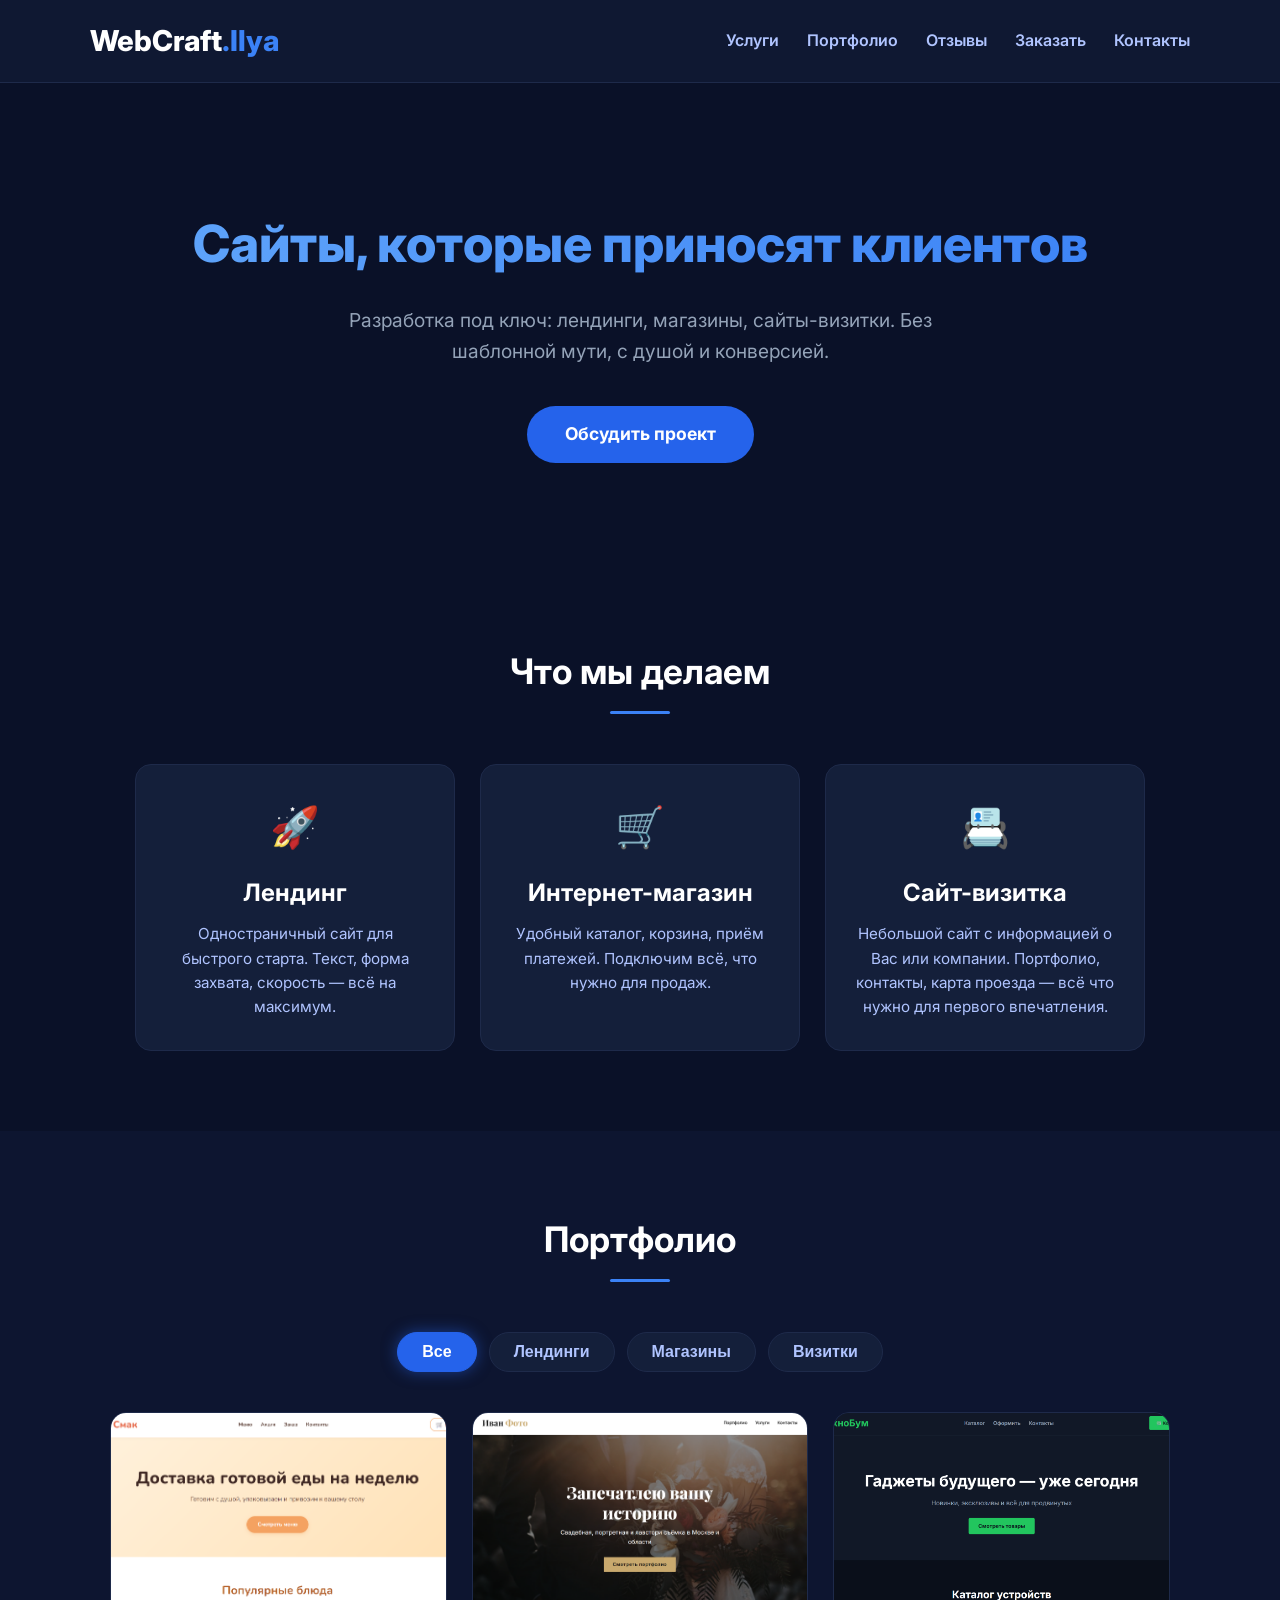
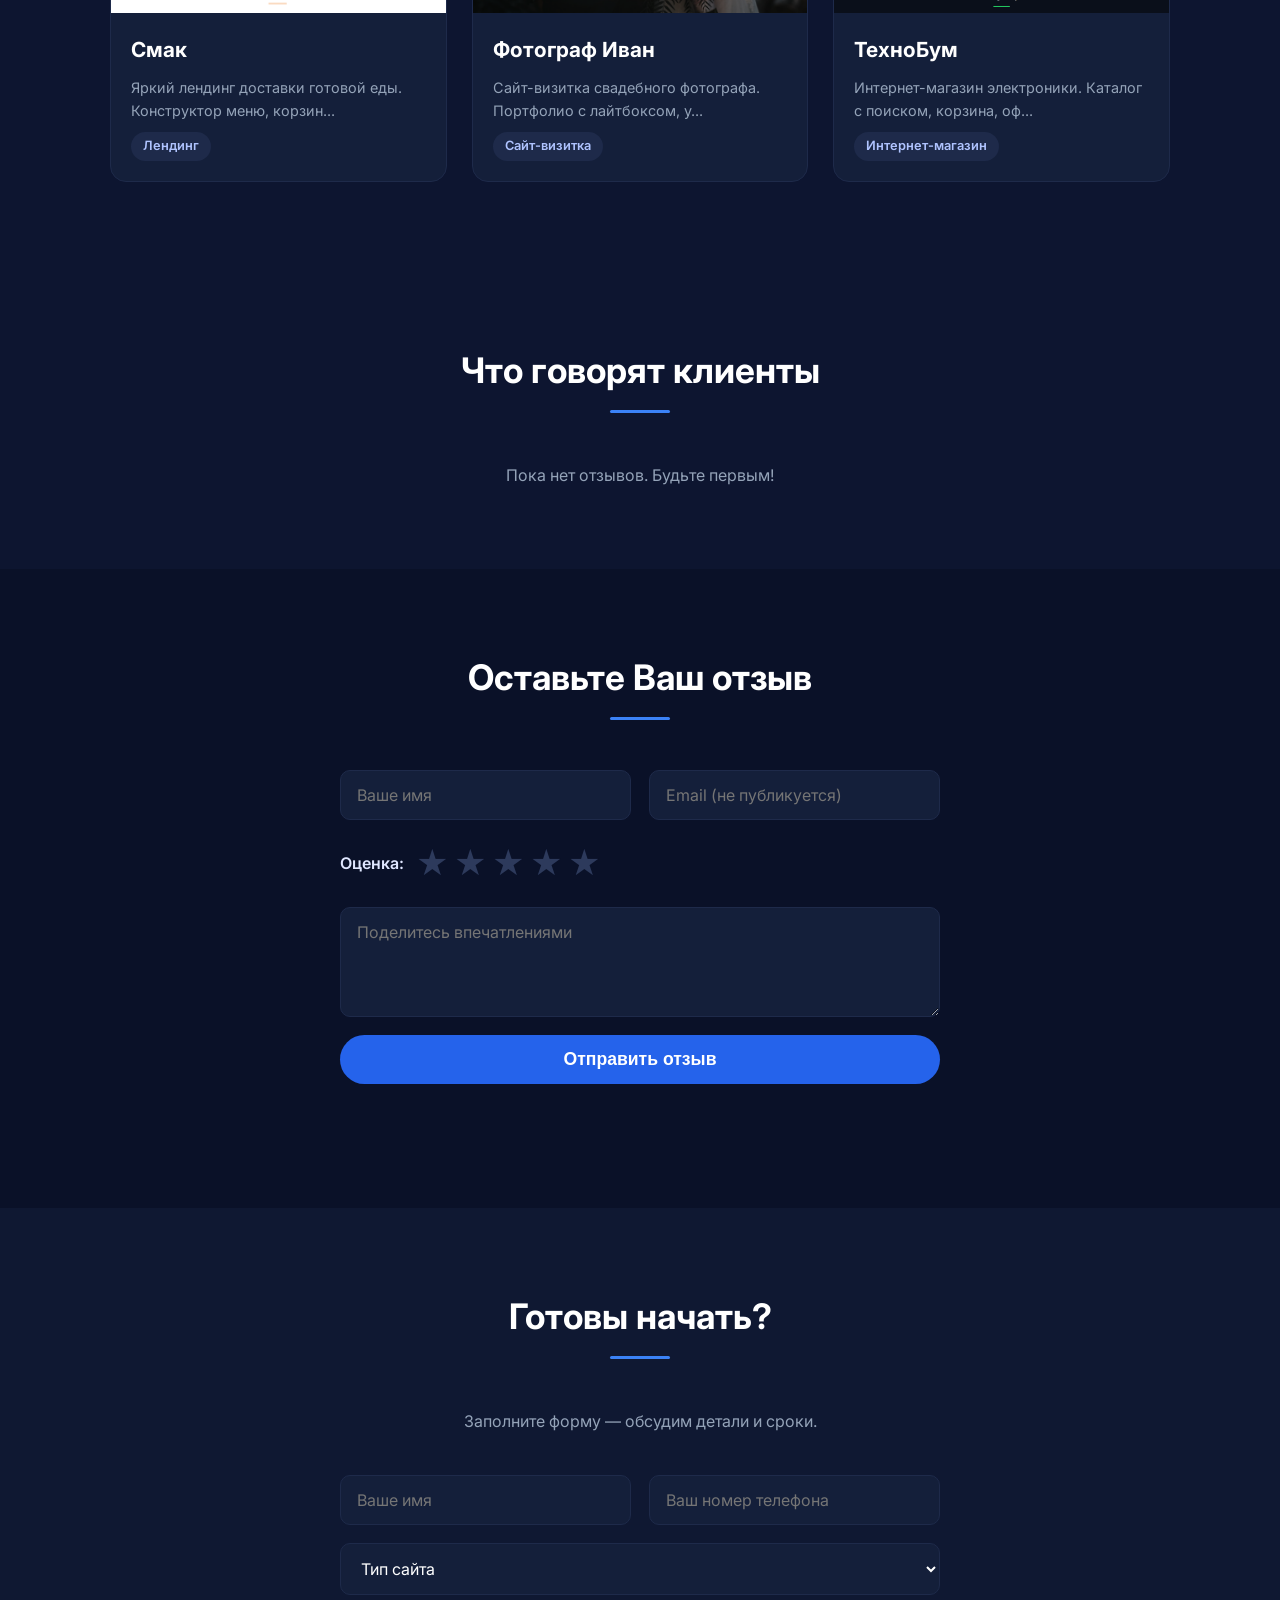
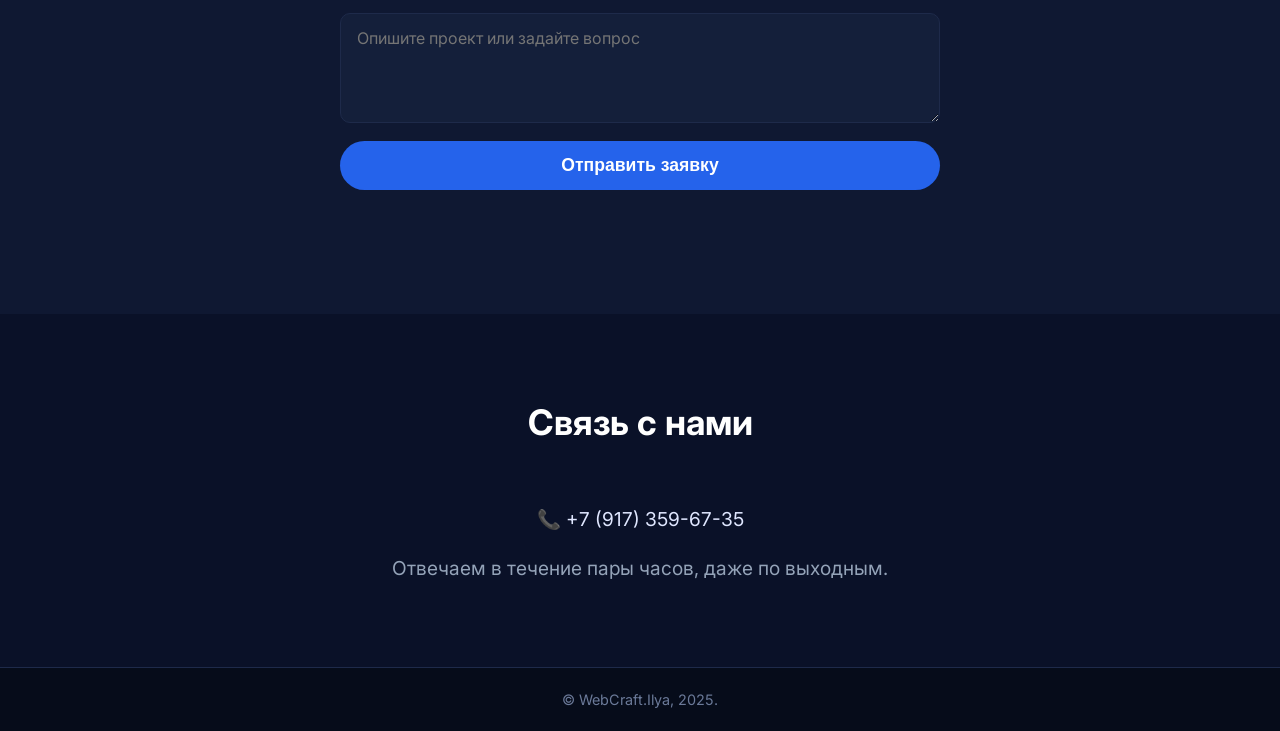
==== index.html @ 8ef90015 "Update WebCraft 1" ====
<!DOCTYPE html>
<html lang="ru">
<head>
    <meta charset="UTF-8">
    <meta name="viewport" content="width=device-width, initial-scale=1.0">
    <title>WebCraft.Ilya — создание сайтов</title>
    <link rel="preconnect" href="https://fonts.googleapis.com">
    <link rel="preconnect" href="https://fonts.gstatic.com" crossorigin>
    <link href="https://fonts.googleapis.com/css2?family=Inter:wght@400;600;800&display=swap" rel="stylesheet">
    <link rel="icon" href="images/favicon.png" type="image/png">

    <style>
        * {
    margin: 0;
    padding: 0;
    box-sizing: border-box;
}

body {
    font-family: 'Inter', sans-serif;
    background: #0a1128;
    color: #e0e7ff;
    line-height: 1.6;
    overflow-x: hidden;
}

.container {
    max-width: 1100px;
    margin: 0 auto;
    padding: 0 20px;
}

/* Базовые анимации */
@keyframes fadeInUp {
    from { opacity: 0; transform: translateY(30px); }
    to { opacity: 1; transform: translateY(0); }
}
@keyframes fadeInDown {
    from { opacity: 0; transform: translateY(-20px); }
    to { opacity: 1; transform: translateY(0); }
}
@keyframes fadeInLeft {
    from { opacity: 0; transform: translateX(-30px); }
    to { opacity: 1; transform: translateX(0); }
}
@keyframes scaleIn {
    from { opacity: 0; transform: scale(0.9); }
    to { opacity: 1; transform: scale(1); }
}
@keyframes pulse {
    0% { box-shadow: 0 0 0 0 rgba(37, 99, 235, 0.7); }
    70% { box-shadow: 0 0 0 10px rgba(37, 99, 235, 0); }
    100% { box-shadow: 0 0 0 0 rgba(37, 99, 235, 0); }
}

/* Элементы по умолчанию скрыты для анимации */
[data-animate] {
    opacity: 0;
    transition: opacity 0.6s ease, transform 0.6s ease;
}
[data-animate].animated {
    opacity: 1;
}
.fade-up { transform: translateY(30px); }
.fade-left { transform: translateX(-30px); }
.fade-right { transform: translateX(30px); }
.scale-in { transform: scale(0.9); }
.fade-up.animated { transform: translateY(0); }
.fade-left.animated { transform: translateX(0); }
.fade-right.animated { transform: translateX(0); }
.scale-in.animated { transform: scale(1); }

/* Шапка */
header {
    background: #0f1832;
    border-bottom: 1px solid #1e2a4a;
    position: sticky;
    top: 0;
    z-index: 100;
}

.nav-bar {
    display: flex;
    justify-content: space-between;
    align-items: center;
    padding: 18px 0;
}

.logo {
    font-size: 1.8rem;
    font-weight: 800;
    color: #fff;
}

.logo .highlight {
    color: #3b82f6;
}

nav ul {
    display: flex;
    list-style: none;
    gap: 28px;
}

nav a {
    color: #b0c4ff;
    text-decoration: none;
    font-weight: 600;
    transition: color 0.2s;
}

nav a:hover {
    color: #3b82f6;
}

/* Главный экран */
.hero {
    padding: 120px 0 100px;
    text-align: center;
}

.hero h1 {
    font-size: 3.2rem;
    font-weight: 800;
    background: linear-gradient(to right, #60a5fa, #3b82f6);
    -webkit-background-clip: text;
    -webkit-text-fill-color: transparent;
    margin-bottom: 20px;
    animation: fadeInDown 0.8s ease;
}

.subtitle {
    font-size: 1.2rem;
    color: #94a3b8;
    max-width: 600px;
    margin: 0 auto 40px;
    animation: fadeInUp 0.8s ease 0.2s both;
}

.btn-primary {
    display: inline-block;
    background: #2563eb;
    color: #fff;
    padding: 14px 38px;
    border-radius: 40px;
    text-decoration: none;
    font-weight: 700;
    font-size: 1.1rem;
    transition: background 0.3s, transform 0.2s;
    border: none;
    cursor: pointer;
    animation: pulse 2s infinite;
}

.btn-primary:hover {
    background: #1d4ed8;
    transform: translateY(-2px);
    animation: none;
}

/* Заголовки секций */
.services h2, .works h2, .reviews h2, .leave-review h2, .order h2, .contacts h2 {
    font-size: 2.2rem;
    text-align: center;
    margin-bottom: 50px;
    color: #fff;
    position: relative;
}

.services h2::after, .works h2::after, .reviews h2::after, .leave-review h2::after, .order h2::after {
    content: '';
    display: block;
    width: 60px;
    height: 3px;
    background: #3b82f6;
    margin: 12px auto 0;
    border-radius: 2px;
    transform: scaleX(0);
    transition: transform 0.5s ease;
}
.services h2.animated::after,
.works h2.animated::after,
.reviews h2.animated::after,
.leave-review h2.animated::after,
.order h2.animated::after {
    transform: scaleX(1);
}

/* Услуги */
.services {
    padding: 80px 0;
}

.services-grid {
    display: flex;
    gap: 25px;
    flex-wrap: wrap;
    justify-content: center;
}

.service-card {
    background: #141f3a;
    border: 1px solid #1e2a4a;
    border-radius: 16px;
    padding: 30px 25px;
    flex: 1 1 250px;
    max-width: 320px;
    text-align: center;
    transition: border-color 0.3s, transform 0.3s, box-shadow 0.3s;
}

.service-card:hover {
    border-color: #3b82f6;
    transform: translateY(-6px);
    box-shadow: 0 0 20px rgba(59,130,246,0.3);
}

.service-card .icon {
    font-size: 2.5rem;
    display: block;
    margin-bottom: 15px;
}

.service-card h3 {
    font-size: 1.5rem;
    margin-bottom: 10px;
    color: #fff;
}

.service-card p {
    color: #b0c4ff;
    font-size: 0.95rem;
}

/* ПОРТФОЛИО */
.works {
    padding: 80px 0;
    background: #0d1530;
}

.works-filter {
    display: flex;
    justify-content: center;
    gap: 12px;
    margin-bottom: 40px;
    flex-wrap: wrap;
}

.filter-btn {
    background: #141f3a;
    border: 1px solid #1e2a4a;
    color: #b0c4ff;
    padding: 10px 24px;
    border-radius: 30px;
    font-weight: 600;
    cursor: pointer;
    transition: all 0.3s;
    font-size: 1rem;
}

.filter-btn.active,
.filter-btn:hover {
    background: #2563eb;
    border-color: #2563eb;
    color: #fff;
    box-shadow: 0 0 15px rgba(37,99,235,0.5);
}

.works-grid {
    display: grid;
    grid-template-columns: repeat(auto-fill, minmax(280px, 1fr));
    gap: 25px;
}

.work-card {
    background: #141f3a;
    border-radius: 16px;
    overflow: hidden;
    border: 1px solid #1e2a4a;
    transition: transform 0.4s, border-color 0.3s, box-shadow 0.3s;
    cursor: pointer;
    opacity: 0;
    transform: translateY(30px);
    transition: opacity 0.5s ease, transform 0.5s ease, border-color 0.3s, box-shadow 0.3s;
}

.work-card.animated {
    opacity: 1;
    transform: translateY(0);
}

.work-card:hover {
    transform: translateY(-8px) !important;
    border-color: #3b82f6;
    box-shadow: 0 12px 28px rgba(0,0,0,0.4);
}

.work-card img {
    width: 100%;
    height: 200px;
    object-fit: cover;
    display: block;
    background: #1c2a4f;
}

.work-card .work-info {
    padding: 20px;
}

.work-card h3 {
    font-size: 1.3rem;
    margin-bottom: 10px;
    color: #fff;
}

.work-card p {
    color: #94a3b8;
    font-size: 0.9rem;
    margin-bottom: 10px;
}

.work-tag {
    background: #1e2a4a;
    color: #b0c4ff;
    padding: 4px 12px;
    border-radius: 20px;
    font-size: 0.8rem;
    font-weight: 600;
    display: inline-block;
    margin-right: 5px;
}

/* Модальное окно */
.modal {
    display: none;
    position: fixed;
    z-index: 999;
    left: 0;
    top: 0;
    width: 100%;
    height: 100%;
    background: rgba(0,0,0,0.7);
    backdrop-filter: blur(8px);
    align-items: center;
    justify-content: center;
}

.modal.show {
    display: flex;
}

.modal-content {
    background: #141f3a;
    border: 1px solid #1e2a4a;
    border-radius: 20px;
    max-width: 600px;
    width: 90%;
    padding: 30px;
    text-align: center;
    position: relative;
    animation: modalIn 0.4s ease;
}

@keyframes modalIn {
    from { opacity: 0; transform: scale(0.8) translateY(-20px); }
    to { opacity: 1; transform: scale(1) translateY(0); }
}

.modal-close {
    position: absolute;
    top: 10px;
    right: 15px;
    font-size: 2rem;
    color: #fff;
    background: rgba(0,0,0,0.6);
    border-radius: 50%;
    width: 36px;
    height: 36px;
    display: flex;
    align-items: center;
    justify-content: center;
    cursor: pointer;
    z-index: 20;
    transition: background 0.2s;
}

.modal-close:hover {
    background: rgba(0,0,0,0.9);
}

.modal-slider {
    position: relative;
    display: flex;
    align-items: center;
    justify-content: center;
    margin-bottom: 10px;
}
.modal-slider img {
    width: 100%;
    border-radius: 12px;
    max-height: 300px;
    object-fit: cover;
}
.slider-arrow {
    position: absolute;
    top: 50%;
    transform: translateY(-50%);
    background: rgba(0,0,0,0.5);
    color: #fff;
    border: none;
    font-size: 1.8rem;
    width: 34px;
    height: 34px;
    border-radius: 50%;
    cursor: pointer;
    z-index: 10;
    opacity: 0.7;
    transition: background 0.2s, opacity 0.2s;
}
.slider-arrow:hover {
    background: rgba(0,0,0,0.85);
    opacity: 1;
}
.prev-slide { left: 6px; }
.next-slide { right: 6px; }
.modal-dots {
    margin-top: 10px;
}
.dot {
    display: inline-block;
    width: 10px;
    height: 10px;
    background: #ccc;
    border-radius: 50%;
    margin: 0 5px;
    cursor: pointer;
    transition: background 0.3s;
}
.dot.active {
    background: #2563eb;
}

.modal-content h3 {
    font-size: 1.8rem;
    margin-bottom: 15px;
    color: #fff;
}
.modal-content p {
    color: #b0c4ff;
    margin-bottom: 20px;
    line-height: 1.6;
}

/* Отзывы */
.reviews {
    padding: 80px 0;
    background: #0d1530;
}

.reviews-grid {
    display: flex;
    gap: 25px;
    flex-wrap: wrap;
    justify-content: center;
}

.review-card {
    background: #141f3a;
    border: 1px solid #1e2a4a;
    border-radius: 20px;
    padding: 40px 30px;
    text-align: center;
    flex: 1 1 280px;
    max-width: 350px;
    transition: transform 0.3s, border-color 0.3s;
}

.review-card:hover {
    transform: translateY(-6px);
    border-color: #3b82f6;
}

.stars {
    color: #fbbf24;
    font-size: 1.8rem;
    margin-bottom: 20px;
    letter-spacing: 4px;
}

.review-card .text {
    font-size: 1.05rem;
    color: #e0e7ff;
    line-height: 1.6;
    margin-bottom: 30px;
}

.author {
    display: flex;
    align-items: center;
    justify-content: center;
    gap: 12px;
}

.avatar {
    width: 40px;
    height: 40px;
    border-radius: 50%;
    display: flex;
    align-items: center;
    justify-content: center;
    font-weight: 800;
    color: #fff;
}

/* Оставить отзыв */
.leave-review {
    padding: 80px 0;
}

.review-form {
    max-width: 600px;
    margin: 0 auto;
    display: flex;
    flex-direction: column;
    gap: 18px;
}

.rating-input {
    display: flex;
    align-items: center;
    gap: 12px;
    color: #e0e7ff;
    font-weight: 600;
}

.stars-input {
    display: flex;
    gap: 5px;
}

.star-label {
    font-size: 2rem;
    color: #2d3a5c;
    cursor: pointer;
    transition: color 0.15s, transform 0.2s;
    user-select: none;
}

.star-label.active,
.star-label.hover {
    color: #fbbf24;
    transform: scale(1.2);
}

.review-form input,
.review-form textarea {
    background: #141f3a;
    border: 1px solid #1e2a4a;
    border-radius: 10px;
    padding: 14px 16px;
    color: #fff;
    font-size: 1rem;
    font-family: inherit;
    transition: border-color 0.3s;
}

.review-form input:focus,
.review-form textarea:focus {
    outline: none;
    border-color: #3b82f6;
    box-shadow: 0 0 10px rgba(59,130,246,0.4);
}

.review-form textarea {
    resize: vertical;
}

.form-message {
    text-align: center;
    font-weight: 600;
    margin-top: 20px;
    min-height: 24px;
}

/* Форма заказа */
.order {
    padding: 80px 0;
    background: #0f1832;
}

.order-sub {
    text-align: center;
    color: #94a3b8;
    margin-bottom: 40px;
}

.order-form {
    max-width: 600px;
    margin: 0 auto;
    display: flex;
    flex-direction: column;
    gap: 18px;
}

.form-row {
    display: flex;
    gap: 18px;
}

.form-row input {
    flex: 1;
}

.order-form input,
.order-form select,
.order-form textarea {
    background: #141f3a;
    border: 1px solid #1e2a4a;
    border-radius: 10px;
    padding: 14px 16px;
    color: #fff;
    font-size: 1rem;
    font-family: inherit;
    transition: border-color 0.3s, box-shadow 0.3s;
}

.order-form input:focus,
.order-form select:focus,
.order-form textarea:focus {
    outline: none;
    border-color: #3b82f6;
    box-shadow: 0 0 10px rgba(59,130,246,0.4);
}

.order-form textarea {
    resize: vertical;
}

/* Контакты */
.contacts {
    padding: 80px 0;
    text-align: center;
}

.contacts p {
    font-size: 1.2rem;
    line-height: 2;
}

.small {
    font-size: 0.9rem;
    color: #94a3b8;
    margin-top: 10px;
}

/* Подвал */
footer {
    background: #060c1a;
    text-align: center;
    padding: 20px 0;
    color: #6b7a99;
    font-size: 0.9rem;
    border-top: 1px solid #1e2a4a;
}

@media (max-width: 700px) {
    .form-row {
        flex-direction: column;
    }
    nav ul {
        gap: 15px;
    }
}
    </style>
</head>
<body>
    <header>
        <div class="container nav-bar">
            <div class="logo">WebCraft<span class="highlight">.Ilya</span></div>
            <nav>
                <ul>
                    <li><a href="#services">Услуги</a></li>
                    <li><a href="#works">Портфолио</a></li>
                    <li><a href="#reviews">Отзывы</a></li>
                    <li><a href="#order">Заказать</a></li>
                    <li><a href="#contacts">Контакты</a></li>
                </ul>
            </nav>
        </div>
    </header>

    <main>
        <section class="hero">
            <div class="container">
                <h1>Сайты, которые приносят клиентов</h1>
                <p class="subtitle">Разработка под ключ: лендинги, магазины, сайты-визитки. Без шаблонной мути, с душой и конверсией.</p>
                <a href="#order" class="btn-primary">Обсудить проект</a>
            </div>
        </section>

        <section id="services" class="services" data-animate="fade-up">
            <div class="container">
                <h2>Что мы делаем</h2>
                <div class="services-grid">
                    <div class="service-card" data-animate="scale-in" style="transition-delay: 0.1s">
                        <span class="icon">🚀</span>
                        <h3>Лендинг</h3>
                        <p>Одностраничный сайт для быстрого старта. Текст, форма захвата, скорость — всё на максимум.</p>
                    </div>
                    <div class="service-card" data-animate="scale-in" style="transition-delay: 0.2s">
                        <span class="icon">🛒</span>
                        <h3>Интернет-магазин</h3>
                        <p>Удобный каталог, корзина, приём платежей. Подключим всё, что нужно для продаж.</p>
                    </div>
                    <div class="service-card" data-animate="scale-in" style="transition-delay: 0.3s">
                        <span class="icon">📇</span>
                        <h3>Сайт-визитка</h3>
                        <p>Небольшой сайт с информацией о Вас или компании. Портфолио, контакты, карта проезда — всё что нужно для первого впечатления.</p>
                    </div>
                </div>
            </div>
        </section>

        <!-- ПОРТФОЛИО -->
        <section id="works" class="works" data-animate="fade-up">
            <div class="container">
                <h2>Портфолио</h2>
                <div class="works-filter">
                    <button class="filter-btn active" data-filter="all">Все</button>
                    <button class="filter-btn" data-filter="Лендинг">Лендинги</button>
                    <button class="filter-btn" data-filter="Интернет-магазин">Магазины</button>
                    <button class="filter-btn" data-filter="Сайт-визитка">Визитки</button>
                </div>
                <div id="worksGrid" class="works-grid">
                    <!-- Карточки заполнятся из JS -->
                </div>
            </div>
        </section>

        <!-- Модальное окно для проекта -->
        <div id="projectModal" class="modal">
            <div class="modal-content">
                <span class="modal-close">&times;</span>
                <div class="modal-slider">
                    <button class="slider-arrow prev-slide">‹</button>
                    <img id="modalImage" src="" alt="Скриншот проекта">
                    <button class="slider-arrow next-slide">›</button>
                </div>
                <h3 id="modalTitle"></h3>
                <p id="modalDescription"></p>
                <a id="modalLink" href="#" target="_blank" class="btn-primary">Посмотреть сайт</a>
                <div class="modal-dots" id="modalDots"></div>
            </div>
        </div>

        <section id="reviews" class="reviews" data-animate="fade-up">
            <div class="container">
                <h2>Что говорят клиенты</h2>
                <div id="reviewsContainer" class="reviews-grid">
                    <!-- Карточки появятся через JS -->
                </div>
            </div>
        </section>

        <section id="leave-review" class="leave-review" data-animate="fade-up">
            <div class="container">
                <h2>Оставьте Ваш отзыв</h2>
                <form id="reviewForm" class="review-form">
                    <div class="form-row">
                        <input type="text" id="reviewName" placeholder="Ваше имя" required>
                        <input type="email" id="reviewEmail" placeholder="Email (не публикуется)" required>
                    </div>
                    <div class="rating-input">
                        <span>Оценка:</span>
                        <div class="stars-input" id="starsInput">
                            <label class="star-label" data-value="1">★</label>
                            <label class="star-label" data-value="2">★</label>
                            <label class="star-label" data-value="3">★</label>
                            <label class="star-label" data-value="4">★</label>
                            <label class="star-label" data-value="5">★</label>
                        </div>
                        <input type="hidden" id="reviewRating" value="0" required>
                    </div>
                    <textarea id="reviewText" rows="4" placeholder="Поделитесь впечатлениями" required></textarea>
                    <button type="submit" class="btn-primary">Отправить отзыв</button>
                </form>
                <div id="reviewFormMessage" class="form-message"></div>
            </div>
        </section>

        <section id="order" class="order" data-animate="fade-up">
            <div class="container">
                <h2>Готовы начать?</h2>
                <p class="order-sub">Заполните форму — обсудим детали и сроки.</p>
                <form id="orderForm" class="order-form">
                    <div class="form-row">
                        <input type="text" id="name" placeholder="Ваше имя" required>
                        <input type="tel" id="phone" placeholder="Ваш номер телефона" required>
                    </div>
                    <select id="serviceType" required>
                        <option value="" disabled selected>Тип сайта</option>
                        <option value="Лендинг">Лендинг</option>
                        <option value="Интернет-магазин">Интернет-магазин</option>
                        <option value="Корпоративный сайт">Корпоративный сайт</option>
                        <option value="Другое">Другое</option>
                    </select>
                    <textarea id="details" rows="4" placeholder="Опишите проект или задайте вопрос" required></textarea>
                    <button type="submit" class="btn-primary">Отправить заявку</button>
                </form>
                <div id="formMessage" class="form-message"></div>
            </div>
        </section>

        <section id="contacts" class="contacts">
            <div class="container">
                <h2>Связь с нами</h2>
                <p>📞 +7 (917) 359-67-35</p>
                <p class="small">Отвечаем в течение пары часов, даже по выходным.</p>
            </div>
        </section>
    </main>

    <footer>
        <div class="container">
            <p>© WebCraft.Ilya, 2025.</p>
        </div>
    </footer>

    <script>
        document.addEventListener('DOMContentLoaded', () => {
    // Твой URL Google Apps Script (отзывы)
    const SCRIPT_URL = 'https://script.google.com/macros/s/AKfycbzZOgqzUrMATsJlJBG0o0oHx331g1wdjPELGsx0tbWav61S7uuaySAMiNxn5DoDznVd/exec';

    // Твои данные Telegram
    const TELEGRAM_BOT_TOKEN = '8757221875:AAHM7tYEAf61GhzyX46xx8IHDE6rBFlv6sU';
    const TELEGRAM_CHAT_ID = '7531728776';

    // ----------------------- АНИМАЦИИ -----------------------
    const animateElements = document.querySelectorAll('[data-animate]');
    const observerOptions = { threshold: 0.15 };

    const observer = new IntersectionObserver((entries) => {
        entries.forEach(entry => {
            if (entry.isIntersecting) {
                entry.target.classList.add('animated');
                observer.unobserve(entry.target);
            }
        });
    }, observerOptions);

    animateElements.forEach(el => observer.observe(el));

    // Анимируем заголовки секций
    const sectionTitles = document.querySelectorAll('h2');
    const titleObserver = new IntersectionObserver((entries) => {
        entries.forEach(entry => {
            if (entry.isIntersecting) {
                entry.target.classList.add('animated');
            }
        });
    }, { threshold: 0.5 });
    sectionTitles.forEach(title => titleObserver.observe(title));

    // ----------------------- ПОРТФОЛИО -----------------------
    const projects = [
        {
            title: 'Смак',
            type: 'Лендинг',
            images: [
                'smak/images/smak.png',
                'smak/images/smak2.png',
                'smak/images/smak3.png'
            ],
            description: 'Яркий лендинг доставки готовой еды. Конструктор меню, корзина, форма заказа с уведомлением в Telegram. Конверсия – 14%.',
            link: 'smak/index.html'
        },
        {
            title: 'Фотограф Иван',
            type: 'Сайт-визитка',
            images: [
                'ivan/images/ivan.png',
                'ivan/images/ivan2.png',
                'ivan/images/ivan3.png'
            ],
            description: 'Сайт-визитка свадебного фотографа. Портфолио с лайтбоксом, услуги и цены, контакты, форма обратной связи. Адаптивный дизайн, быстрая загрузка.',
            link: 'ivan/index.html'
        },
        {
            title: 'ТехноБум',
            type: 'Интернет-магазин',
            images: [
                'technoboom/images/technoboom.png',
                'technoboom/images/technoboom2.png',
                'technoboom/images/technoboom3.png'
            ],
            description: 'Интернет-магазин электроники. Каталог с поиском, корзина, оформление заказа. Адаптивная вёрстка, удобная навигация.',
            link: 'technoboom/index.html'
        }
    ];

    const worksGrid = document.getElementById('worksGrid');
    const filterButtons = document.querySelectorAll('.filter-btn');
    const modal = document.getElementById('projectModal');
    const modalImage = document.getElementById('modalImage');
    const modalTitle = document.getElementById('modalTitle');
    const modalDescription = document.getElementById('modalDescription');
    const modalLink = document.getElementById('modalLink');
    const modalClose = document.querySelector('.modal-close');
    const prevSlideBtn = document.querySelector('.prev-slide');
    const nextSlideBtn = document.querySelector('.next-slide');
    const modalDots = document.getElementById('modalDots');

    let currentProject = null;
    let currentSlide = 0;

    function renderProjects(filterType = 'all') {
        worksGrid.innerHTML = '';
        const filtered = filterType === 'all' ? projects : projects.filter(p => p.type === filterType);

        filtered.forEach((project, index) => {
            const card = document.createElement('div');
            card.className = 'work-card';
            card.style.transitionDelay = `${index * 0.1}s`;

            // Показываем первый скрин в карточке
            const img = document.createElement('img');
            img.src = project.images[0];
            img.alt = project.title;
            img.loading = 'lazy';
            img.onerror = () => {
                img.src = `data:image/svg+xml,%3Csvg xmlns="http://www.w3.org/2000/svg" width="300" height="200" fill="%231c2a4f"%3E%3Crect width="300" height="200"/%3E%3Ctext x="50%25" y="50%25" dominant-baseline="middle" text-anchor="middle" fill="%23fff" font-size="18"%3E${encodeURIComponent(project.title)}%3C/text%3E%3C/svg%3E`;
            };

            const info = document.createElement('div');
            info.className = 'work-info';
            info.innerHTML = `
                <h3>${project.title}</h3>
                <p>${project.description.slice(0, 60)}...</p>
                <div class="work-tags">
                    <span class="work-tag">${project.type}</span>
                </div>
            `;

            card.appendChild(img);
            card.appendChild(info);
            card.addEventListener('click', () => openModal(project));
            worksGrid.appendChild(card);
        });

        // Запускаем анимацию после отрисовки
        requestAnimationFrame(() => {
            document.querySelectorAll('.work-card').forEach(card => {
                card.classList.add('animated');
            });
        });
    }

    function openModal(project) {
        currentProject = project;
        currentSlide = 0;
        updateModalSlide();
        modalTitle.textContent = project.title;
        modalDescription.textContent = project.description;
        modalLink.href = project.link;
        modal.classList.add('show');
        document.body.style.overflow = 'hidden';
        renderDots();
    }

    function closeModal() {
        modal.classList.remove('show');
        document.body.style.overflow = '';
    }

    function updateModalSlide() {
        if (!currentProject) return;
        modalImage.src = currentProject.images[currentSlide];
        modalImage.onerror = () => {
            modalImage.src = `data:image/svg+xml,%3Csvg xmlns="http://www.w3.org/2000/svg" width="600" height="400" fill="%231c2a4f"%3E%3Crect width="600" height="400"/%3E%3Ctext x="50%25" y="50%25" dominant-baseline="middle" text-anchor="middle" fill="%23fff" font-size="24"%3EИзображение не найдено%3C/text%3E%3C/svg%3E`;
        };
    }

    function nextSlide() {
        if (!currentProject) return;
        currentSlide = (currentSlide + 1) % currentProject.images.length;
        updateModalSlide();
        updateDots();
    }

    function prevSlide() {
        if (!currentProject) return;
        currentSlide = (currentSlide - 1 + currentProject.images.length) % currentProject.images.length;
        updateModalSlide();
        updateDots();
    }

    function renderDots() {
        if (!modalDots) return;
        modalDots.innerHTML = '';
        currentProject.images.forEach((_, i) => {
            const dot = document.createElement('span');
            dot.className = 'dot' + (i === currentSlide ? ' active' : '');
            dot.addEventListener('click', () => {
                currentSlide = i;
                updateModalSlide();
                updateDots();
            });
            modalDots.appendChild(dot);
        });
    }

    function updateDots() {
        const dots = document.querySelectorAll('.dot');
        dots.forEach((dot, i) => {
            dot.classList.toggle('active', i === currentSlide);
        });
    }

    modalClose.addEventListener('click', closeModal);
    modal.addEventListener('click', (e) => {
        if (e.target === modal) closeModal();
    });

    prevSlideBtn.addEventListener('click', prevSlide);
    nextSlideBtn.addEventListener('click', nextSlide);

    filterButtons.forEach(btn => {
        btn.addEventListener('click', () => {
            filterButtons.forEach(b => b.classList.remove('active'));
            btn.classList.add('active');
            renderProjects(btn.dataset.filter);
        });
    });

    renderProjects();

    // ----------------------- ОТЗЫВЫ -----------------------
    const reviewsContainer = document.getElementById('reviewsContainer');
    const reviewForm = document.getElementById('reviewForm');
    const reviewMsg = document.getElementById('reviewFormMessage');
    const starsInput = document.getElementById('starsInput');
    const ratingHidden = document.getElementById('reviewRating');
    const starLabels = document.querySelectorAll('.star-label');
    let selectedRating = 0;
    let localReviews = JSON.parse(localStorage.getItem('webcraftReviews')) || [];

    async function fetchReviews() {
        try {
            const response = await fetch(`${SCRIPT_URL}?action=getReviews`);
            const data = await response.json();
            if (Array.isArray(data)) {
                localStorage.setItem('webcraftReviews', JSON.stringify(data));
                return data;
            }
        } catch (err) {
            console.warn('Не удалось загрузить отзывы из таблицы, берём локальный кэш');
        }
        return localReviews;
    }

    function renderReviews(reviews) {
        reviewsContainer.innerHTML = '';
        if (!reviews || reviews.length === 0) {
            reviewsContainer.innerHTML = '<p style="text-align:center; color:#94a3b8;">Пока нет отзывов. Будьте первым!</p>';
            return;
        }
        const toShow = reviews.slice(-6).reverse();
        toShow.forEach(rev => {
            const card = document.createElement('div');
            card.className = 'review-card';
            const stars = '★'.repeat(Number(rev.rating) || 0) + '☆'.repeat(5 - (Number(rev.rating) || 0));
            const initial = (rev.name || 'А').charAt(0).toUpperCase();
            const colors = ['#3b82f6', '#8b5cf6', '#10b981', '#f59e0b', '#ef4444'];
            const color = colors[rev.name ? rev.name.length % colors.length : 0];
            card.innerHTML = `
                <div class="stars">${stars}</div>
                <p class="text">«${rev.text}»</p>
                <div class="author">
                    <span class="avatar" style="background:${color};">${initial}</span>
                    <span>${rev.name}</span>
                </div>
            `;
            reviewsContainer.appendChild(card);
        });
    }

    (async () => {
        const reviews = await fetchReviews();
        renderReviews(reviews);
    })();

    function highlightStars(maxValue) {
        starLabels.forEach(label => {
            const val = parseInt(label.dataset.value);
            if (val <= maxValue) label.classList.add('hover');
            else label.classList.remove('hover');
        });
    }

    function clearHover() {
        starLabels.forEach(label => label.classList.remove('hover'));
        if (selectedRating > 0) {
            starLabels.forEach(label => {
                if (parseInt(label.dataset.value) <= selectedRating) label.classList.add('active');
                else label.classList.remove('active');
            });
        } else {
            starLabels.forEach(label => label.classList.remove('active'));
        }
    }

    function setRating(value) {
        selectedRating = value;
        ratingHidden.value = value;
        starLabels.forEach(label => {
            if (parseInt(label.dataset.value) <= value) label.classList.add('active');
            else label.classList.remove('active');
        });
    }

    starsInput.addEventListener('mouseover', (e) => {
        const star = e.target.closest('.star-label');
        if (!star) return;
        highlightStars(parseInt(star.dataset.value));
    });
    starsInput.addEventListener('mouseout', clearHover);
    starsInput.addEventListener('click', (e) => {
        const star = e.target.closest('.star-label');
        if (!star) return;
        setRating(parseInt(star.dataset.value));
    });

    reviewForm.addEventListener('submit', async (e) => {
        e.preventDefault();
        const name = document.getElementById('reviewName').value.trim();
        const email = document.getElementById('reviewEmail').value.trim();
        const text = document.getElementById('reviewText').value.trim();
        const rating = parseInt(ratingHidden.value);

        if (!name || !email || !text || rating === 0) {
            reviewMsg.textContent = '⚠️ Заполните все поля и выберите оценку.';
            reviewMsg.style.color = '#f87171';
            return;
        }
        if (!email.includes('@') || !email.includes('.')) {
            reviewMsg.textContent = '⚠️ Введите корректный email.';
            reviewMsg.style.color = '#f87171';
            return;
        }

        reviewMsg.textContent = '⏳ Отправляем...';
        reviewMsg.style.color = '#fbbf24';

        try {
            const params = new URLSearchParams({
                action: 'addReview',
                name, email, rating, text
            });
            await fetch(SCRIPT_URL, { method: 'POST', body: params });
            const updatedReviews = await fetchReviews();
            renderReviews(updatedReviews);
            reviewForm.reset();
            setRating(0);
            reviewMsg.textContent = '✅ Спасибо! Ваш отзыв опубликован.';
            reviewMsg.style.color = '#4ade80';
            setTimeout(() => reviewMsg.textContent = '', 4000);
        } catch (err) {
            const newReview = { name, email, rating, text, date: new Date().toISOString() };
            localReviews.push(newReview);
            localStorage.setItem('webcraftReviews', JSON.stringify(localReviews));
            renderReviews(localReviews);
            reviewForm.reset();
            setRating(0);
            reviewMsg.textContent = '⚠️ Не удалось связаться с сервером. Отзыв сохранён локально.';
            reviewMsg.style.color = '#f59e0b';
            setTimeout(() => reviewMsg.textContent = '', 5000);
        }
    });

    // ----------------------- ФОРМА ЗАКАЗА + ТЕЛЕГРАМ -----------------------
    const orderForm = document.getElementById('orderForm');
    const orderMsg = document.getElementById('formMessage');

    async function sendToTelegram(name, phone, service, details) {
        const text = `📥 *Новая заявка с сайта WebCraft.Ilya*
👤 Имя: ${name}
📞 Телефон: ${phone}
🛠️ Тип: ${service}
📝 Описание: ${details}`;

        const url = `https://api.telegram.org/bot${TELEGRAM_BOT_TOKEN}/sendMessage`;
        const response = await fetch(url, {
            method: 'POST',
            headers: { 'Content-Type': 'application/json' },
            body: JSON.stringify({
                chat_id: TELEGRAM_CHAT_ID,
                text: text,
                parse_mode: 'Markdown'
            })
        });
        const data = await response.json();
        if (!data.ok) throw new Error(data.description || 'Ошибка Telegram');
        return true;
    }

    orderForm.addEventListener('submit', async (e) => {
        e.preventDefault();
        const name = document.getElementById('name').value.trim();
        const phone = document.getElementById('phone').value.trim();
        const service = document.getElementById('serviceType').value;
        const details = document.getElementById('details').value.trim();

        const phoneDigits = phone.replace(/\D/g, '');
        if (!name || !phone || !service || !details) {
            orderMsg.textContent = '⚠️ Заполните все поля, пожалуйста.';
            orderMsg.style.color = '#f87171';
            return;
        }
        if (phoneDigits.length < 10) {
            orderMsg.textContent = '⚠️ Введите корректный номер телефона (минимум 10 цифр).';
            orderMsg.style.color = '#f87171';
            return;
        }

        orderMsg.textContent = '⏳ Отправляем заявку...';
        orderMsg.style.color = '#fbbf24';

        try {
            await sendToTelegram(name, phone, service, details);
            orderMsg.textContent = `✅ ${name}, спасибо! Мы свяжемся с Вами в ближайшее время.`;
            orderMsg.style.color = '#4ade80';
            orderForm.reset();
        } catch (error) {
            orderMsg.textContent = `⚠️ Ошибка отправки: ${error.message}. Попробуйте позже.`;
            orderMsg.style.color = '#f87171';
        }
        setTimeout(() => orderMsg.textContent = '', 6000);
    });

    // ----------------------- ПЛАВНЫЙ СКРОЛЛ -----------------------
    document.querySelectorAll('a[href^="#"]').forEach(link => {
        link.addEventListener('click', function (e) {
            const href = this.getAttribute('href');
            if (href && href.startsWith('#') && href.length > 1) {
                e.preventDefault();
                const target = document.querySelector(href);
                if (target) {
                    target.scrollIntoView({ behavior: 'smooth' });
                }
            }
        });
    });
});
    </script>
</body>
</html>
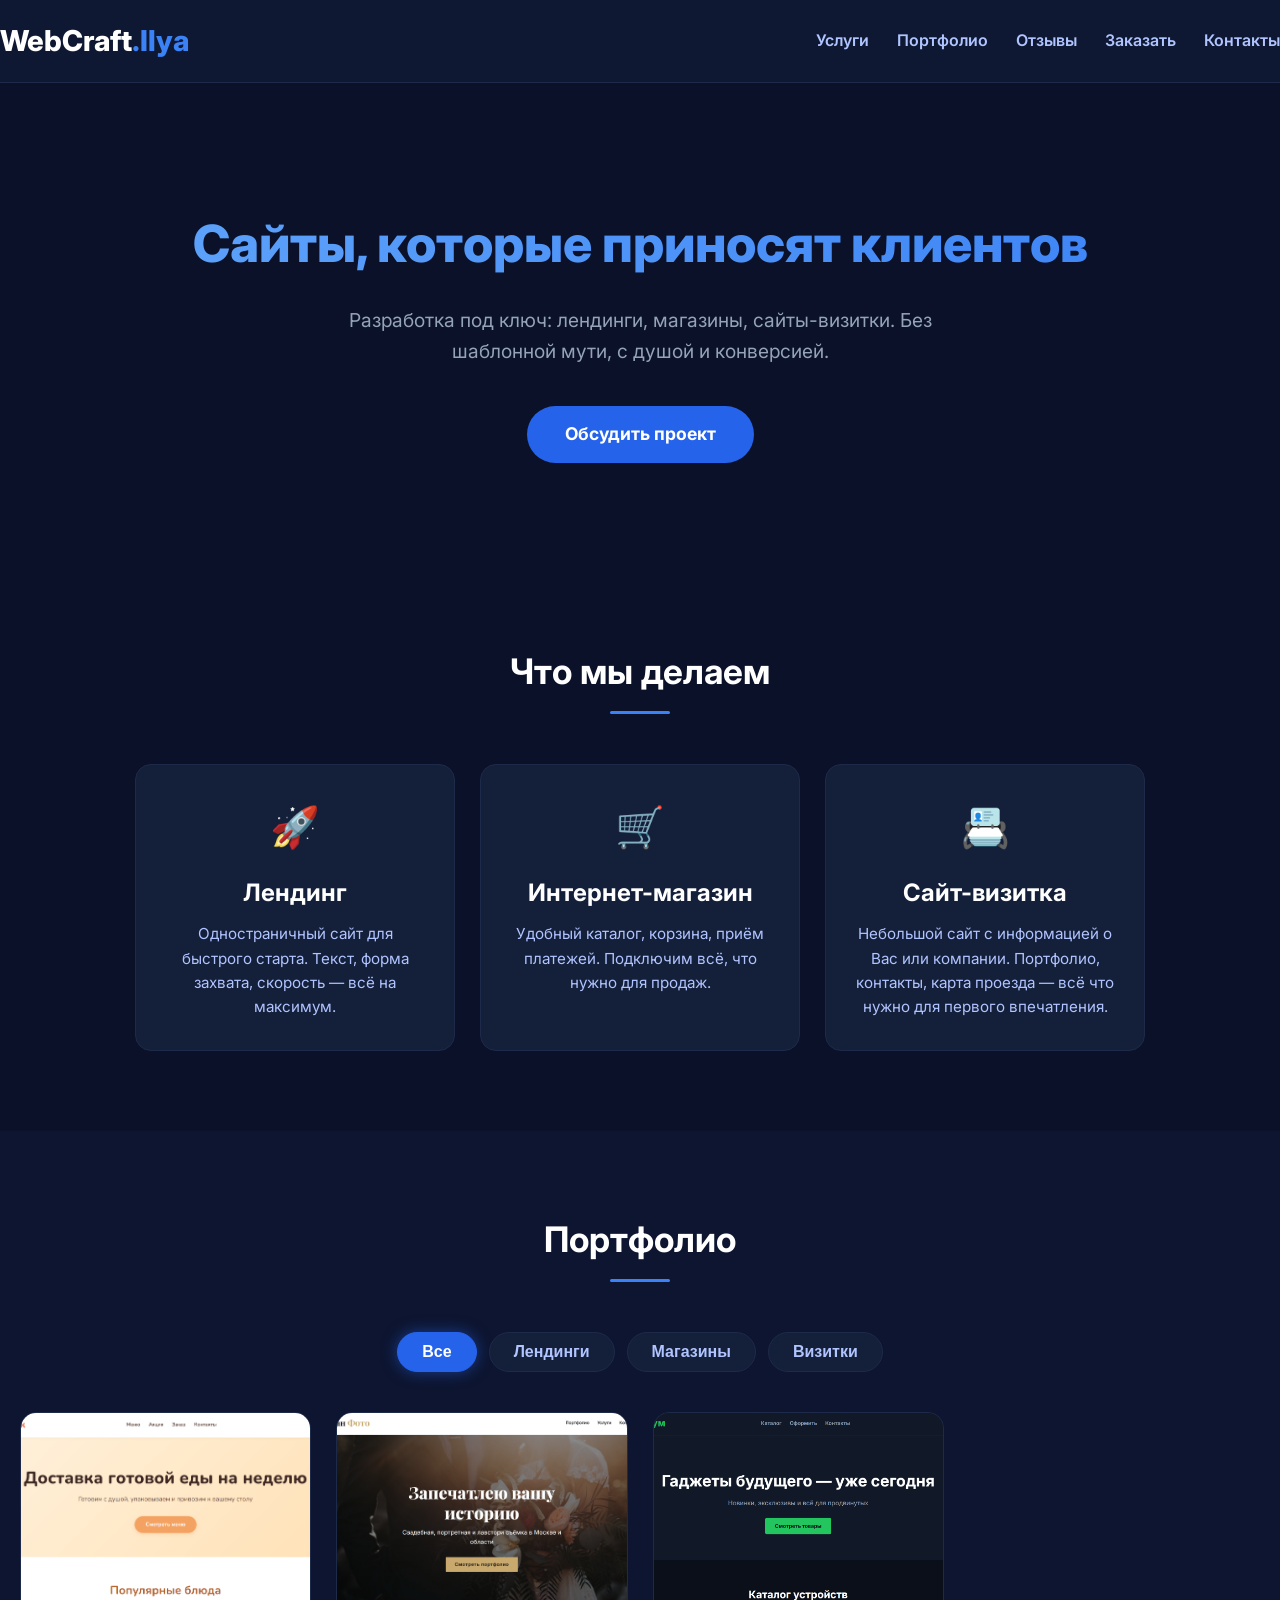
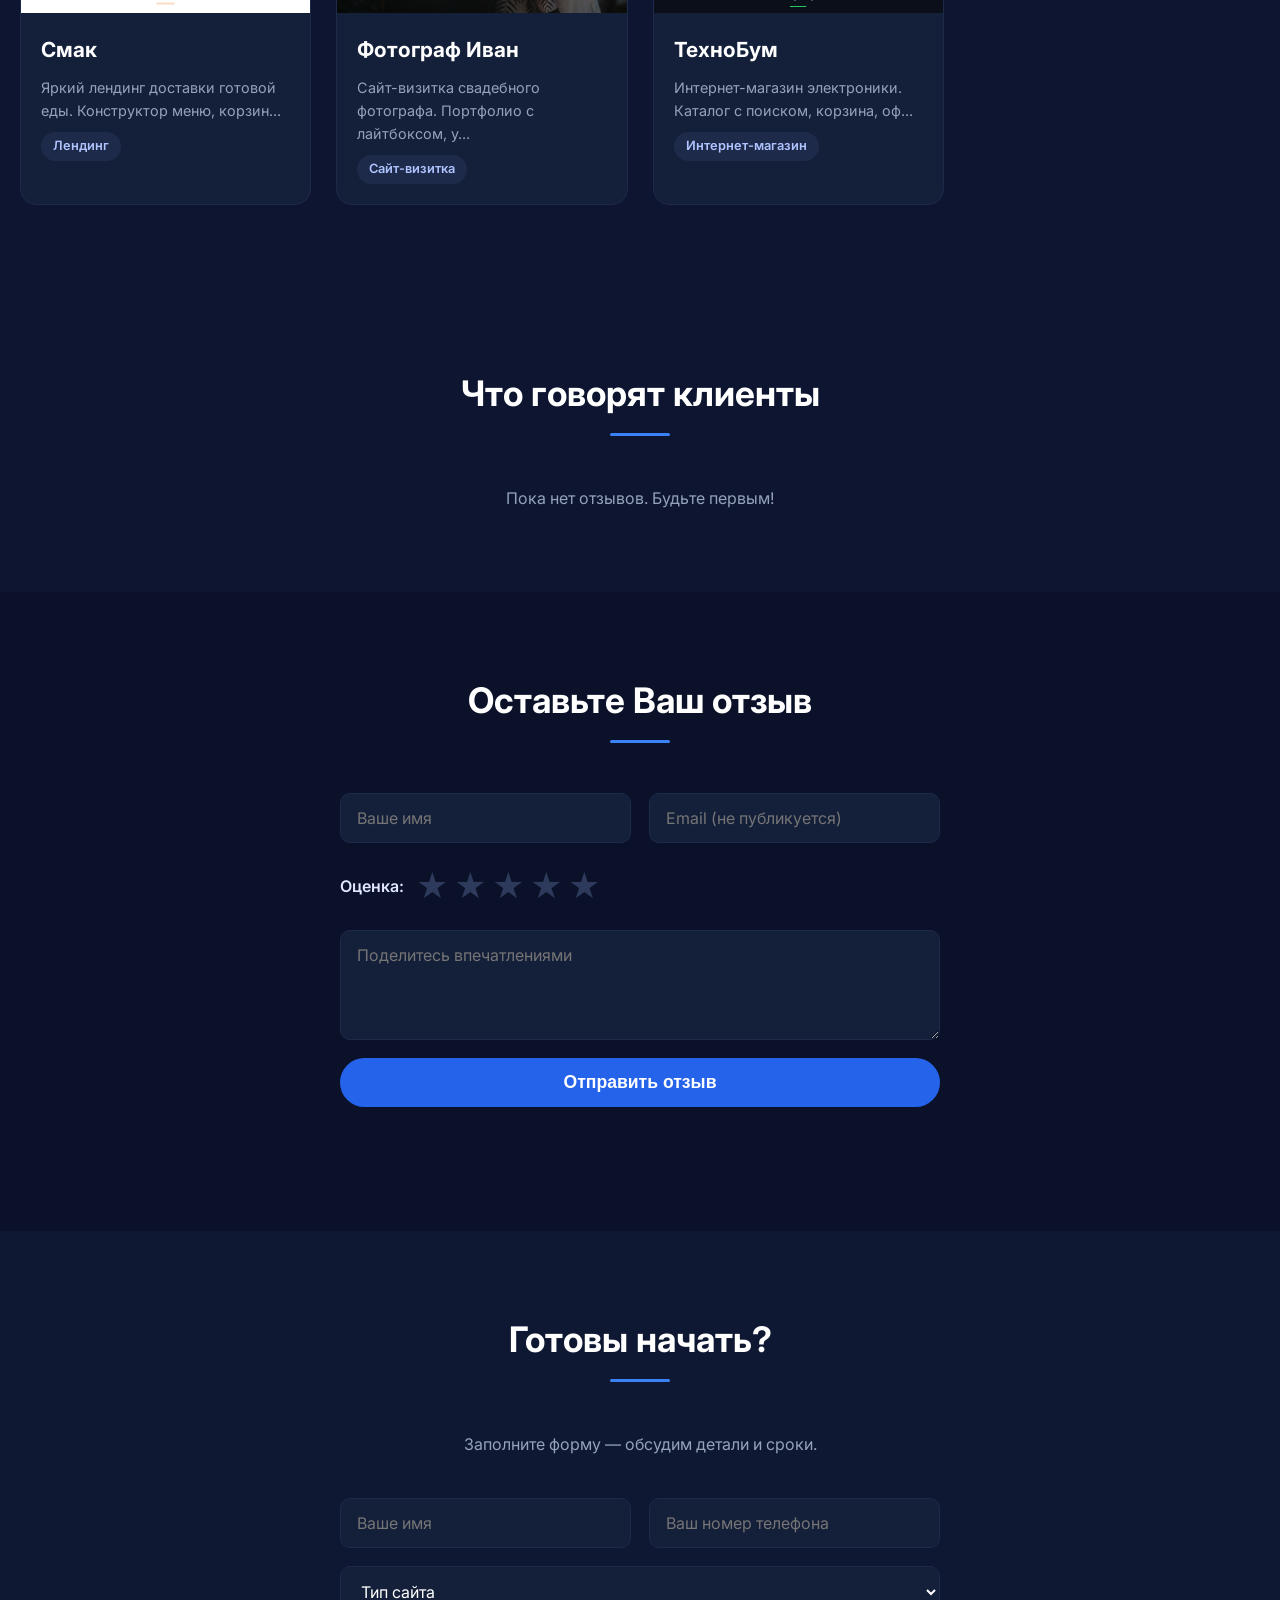
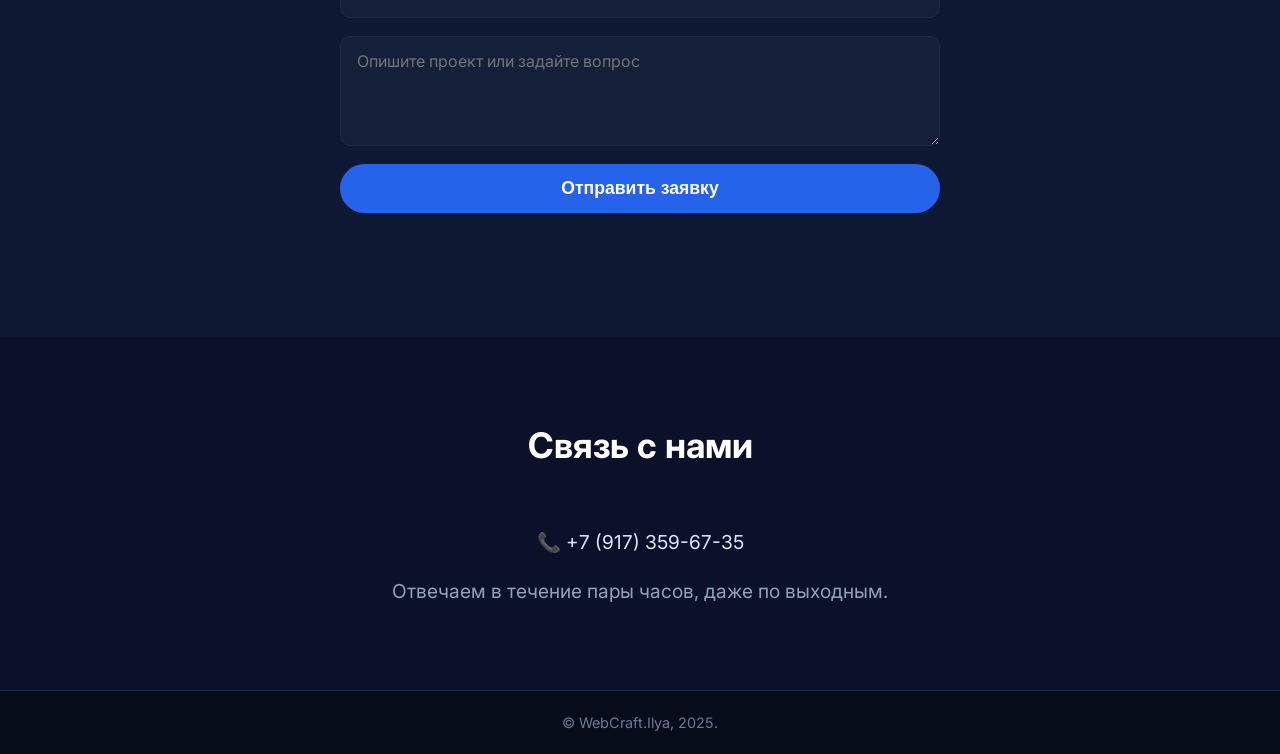
==== commit f7d36a17: "Update index.html" ====
--- a/index.html
+++ b/index.html
@@ -663,13 +663,135 @@
     border-top: 1px solid #1e2a4a;
 }
 
-@media (max-width: 700px) {
-    .form-row {
-        flex-direction: column;
-    }
-    nav ul {
-        gap: 15px;
-    }
+@media (max-width: 768px) {
+  .hero h1 {
+    font-size: 2rem;            /* уменьшаем заголовок */
+    line-height: 1.2;
+  }
+  .subtitle {
+    font-size: 1rem;
+    padding: 0 10px;
+  }
+  .btn-primary {
+    padding: 12px 25px;
+    font-size: 0.95rem;
+  }
+  .nav-bar {
+    flex-wrap: wrap;
+    justify-content: center;
+    gap: 10px;
+  }
+  nav ul {
+    gap: 12px;
+    flex-wrap: wrap;
+    justify-content: center;
+  }
+  .services-grid,
+  .works-grid,
+  .reviews-grid {
+    grid-template-columns: 1fr;
+    gap: 15px;
+  }
+  .works-grid {
+    grid-template-columns: 1fr;
+  }
+  .work-card img {
+    height: 160px;
+  }
+  .review-card {
+    max-width: 100%;
+  }
+  .form-row {
+    flex-direction: column;
+    gap: 15px;
+  }
+  .order-form,
+  .review-form {
+    max-width: 100%;
+    padding: 0 15px;
+  }
+  .container {
+    padding: 0 15px;
+  }
+  /* чтобы текст не вылезал */
+  * {
+    word-wrap: break-word;
+    overflow-wrap: break-word;
+  }
+  textarea {
+    resize: vertical;
+    max-width: 100%;
+  }
+  input, select, textarea {
+    font-size: 16px;  /* чтобы не зумилось на iOS */
+  }
+}
+/* Убираем горизонтальный скролл везде */
+body {
+  overflow-x: hidden;
+}
+.container {
+  max-width: 100%;
+  overflow-x: hidden;
+}
+
+/* Навигация на мобилках — без скролла */
+@media (max-width: 768px) {
+  .nav-bar {
+    flex-wrap: wrap;
+    justify-content: center;
+    gap: 8px;
+  }
+  nav ul {
+    flex-wrap: wrap;
+    justify-content: center;
+    gap: 8px;
+  }
+  nav a {
+    white-space: nowrap;
+  }
+
+  /* Карточки портфолио и модалка */
+  .works-grid {
+    grid-template-columns: 1fr;
+    gap: 15px;
+  }
+  .work-card img {
+    width: 100%;
+    height: auto;
+    max-width: 100%;
+  }
+  .modal-content {
+    width: 95%;
+    max-width: 95vw;
+    overflow-x: hidden;
+    padding: 15px;
+  }
+  .modal-slider img {
+    max-height: 200px;
+    width: 100%;
+    object-fit: contain;
+  }
+  .slider-arrow {
+    width: 30px;
+    height: 30px;
+    font-size: 1.5rem;
+  }
+
+  /* Формы */
+  .order-form,
+  .review-form {
+    max-width: 100%;
+    padding: 0 10px;
+  }
+  .form-row {
+    flex-direction: column;
+    gap: 10px;
+  }
+  input, select, textarea {
+    font-size: 16px; /* чтобы не зумилось на iOS */
+    max-width: 100%;
+  }
 }
     </style>
 </head>
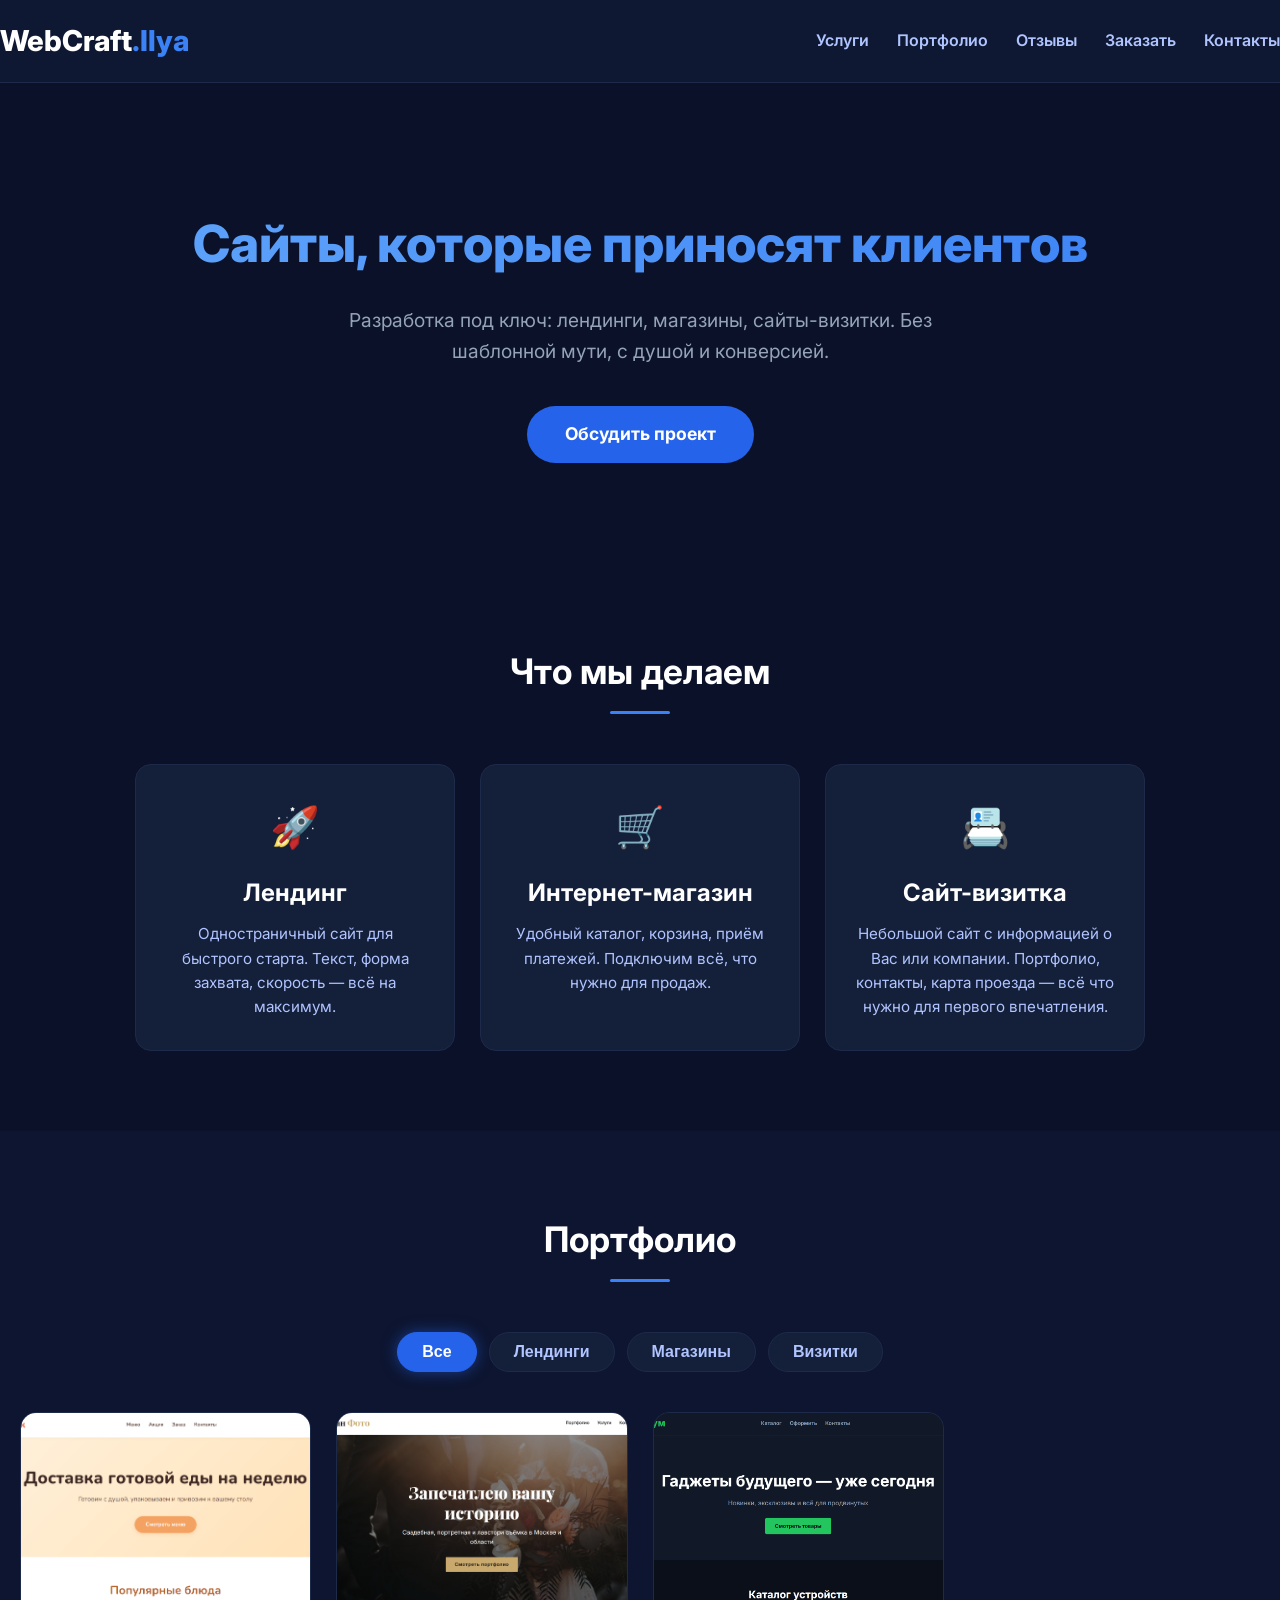
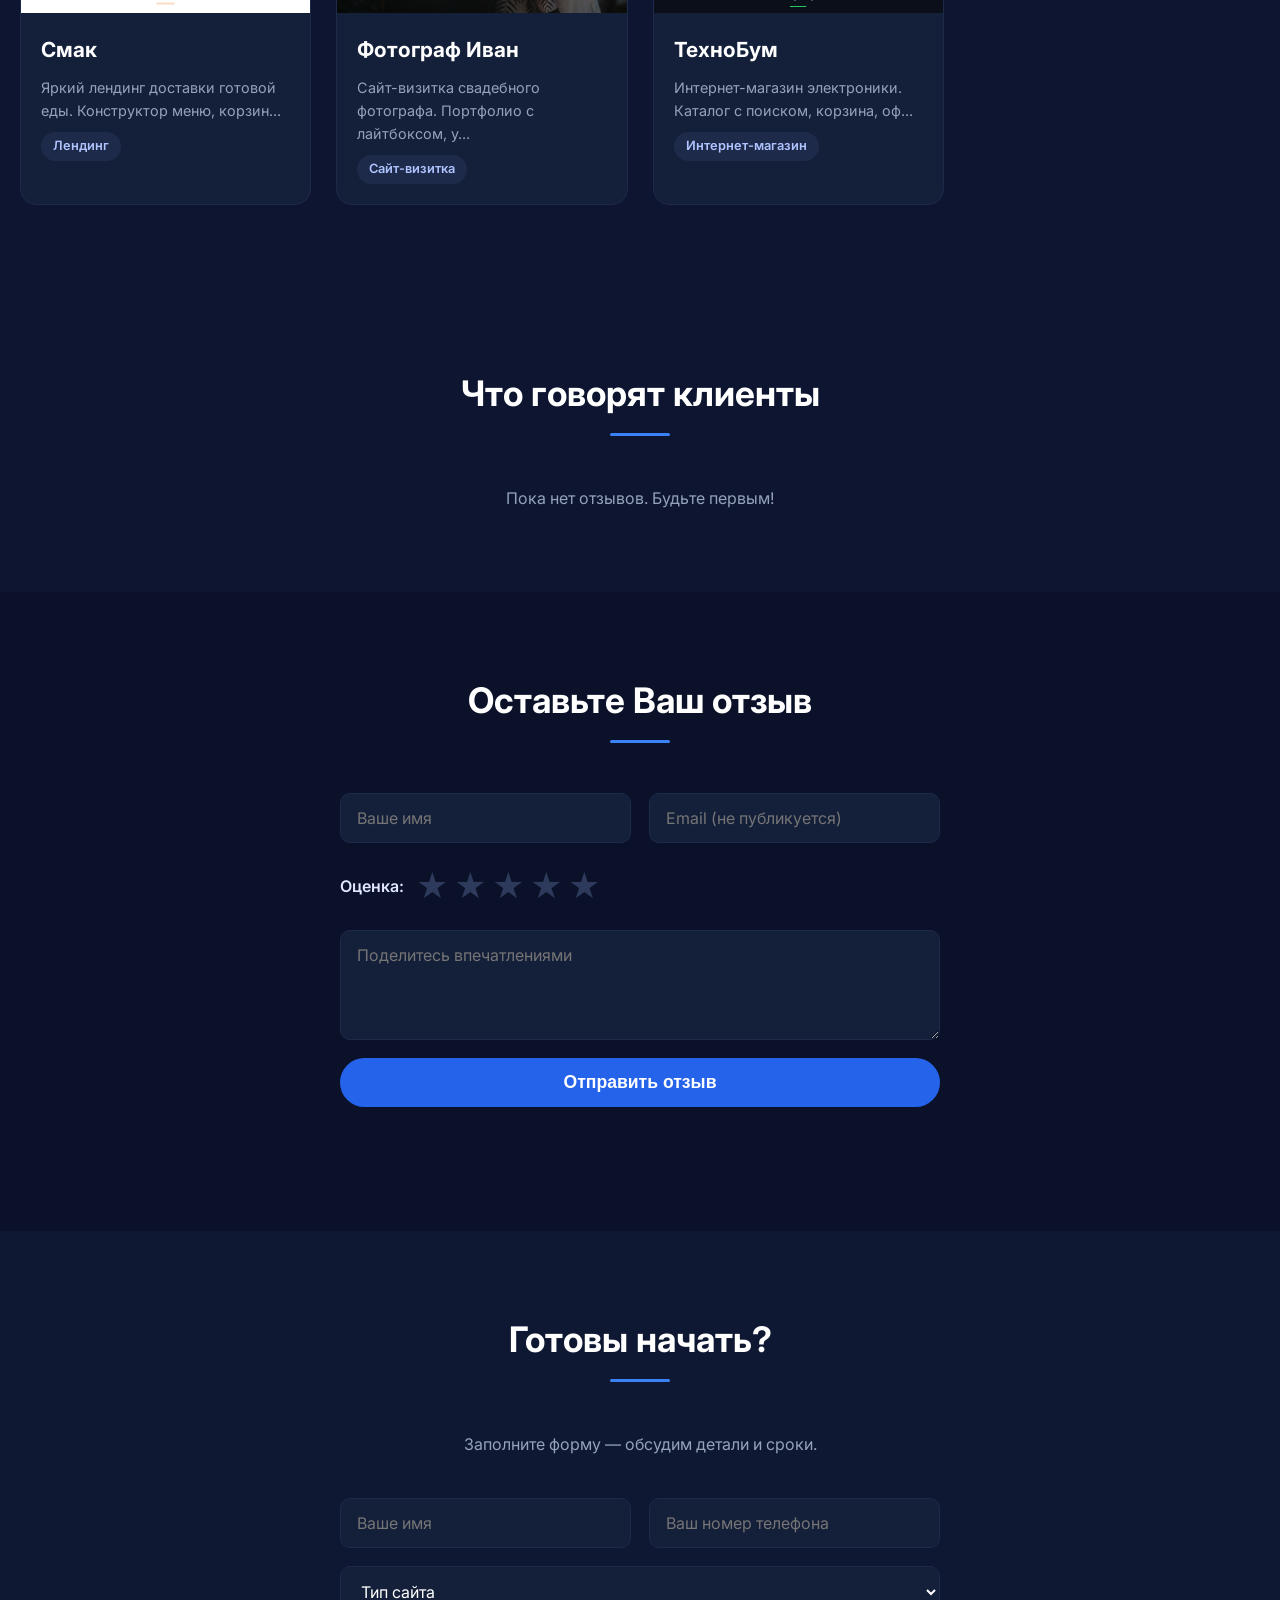
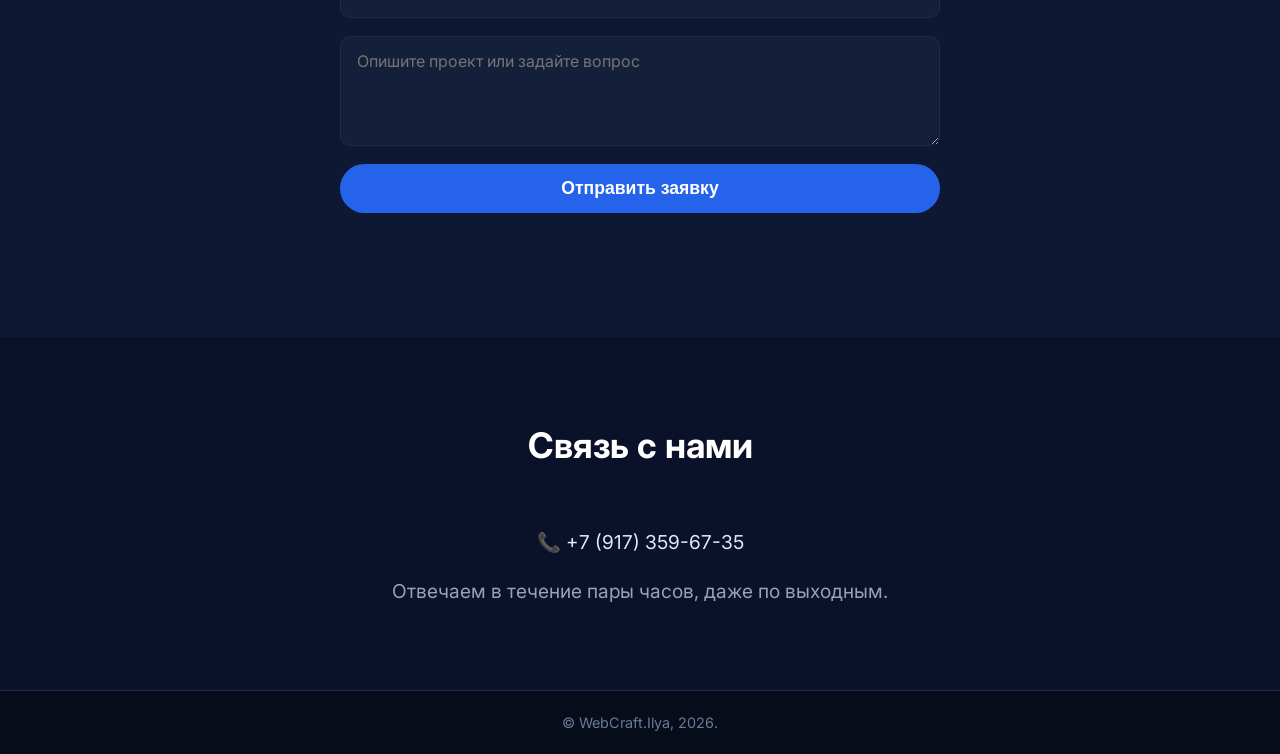
==== commit 2b884ab7: "Update index.html" ====
--- a/index.html
+++ b/index.html
@@ -944,7 +944,7 @@
 
     <footer>
         <div class="container">
-            <p>© WebCraft.Ilya, 2025.</p>
+            <p>© WebCraft.Ilya, 2026.</p>
         </div>
     </footer>
 
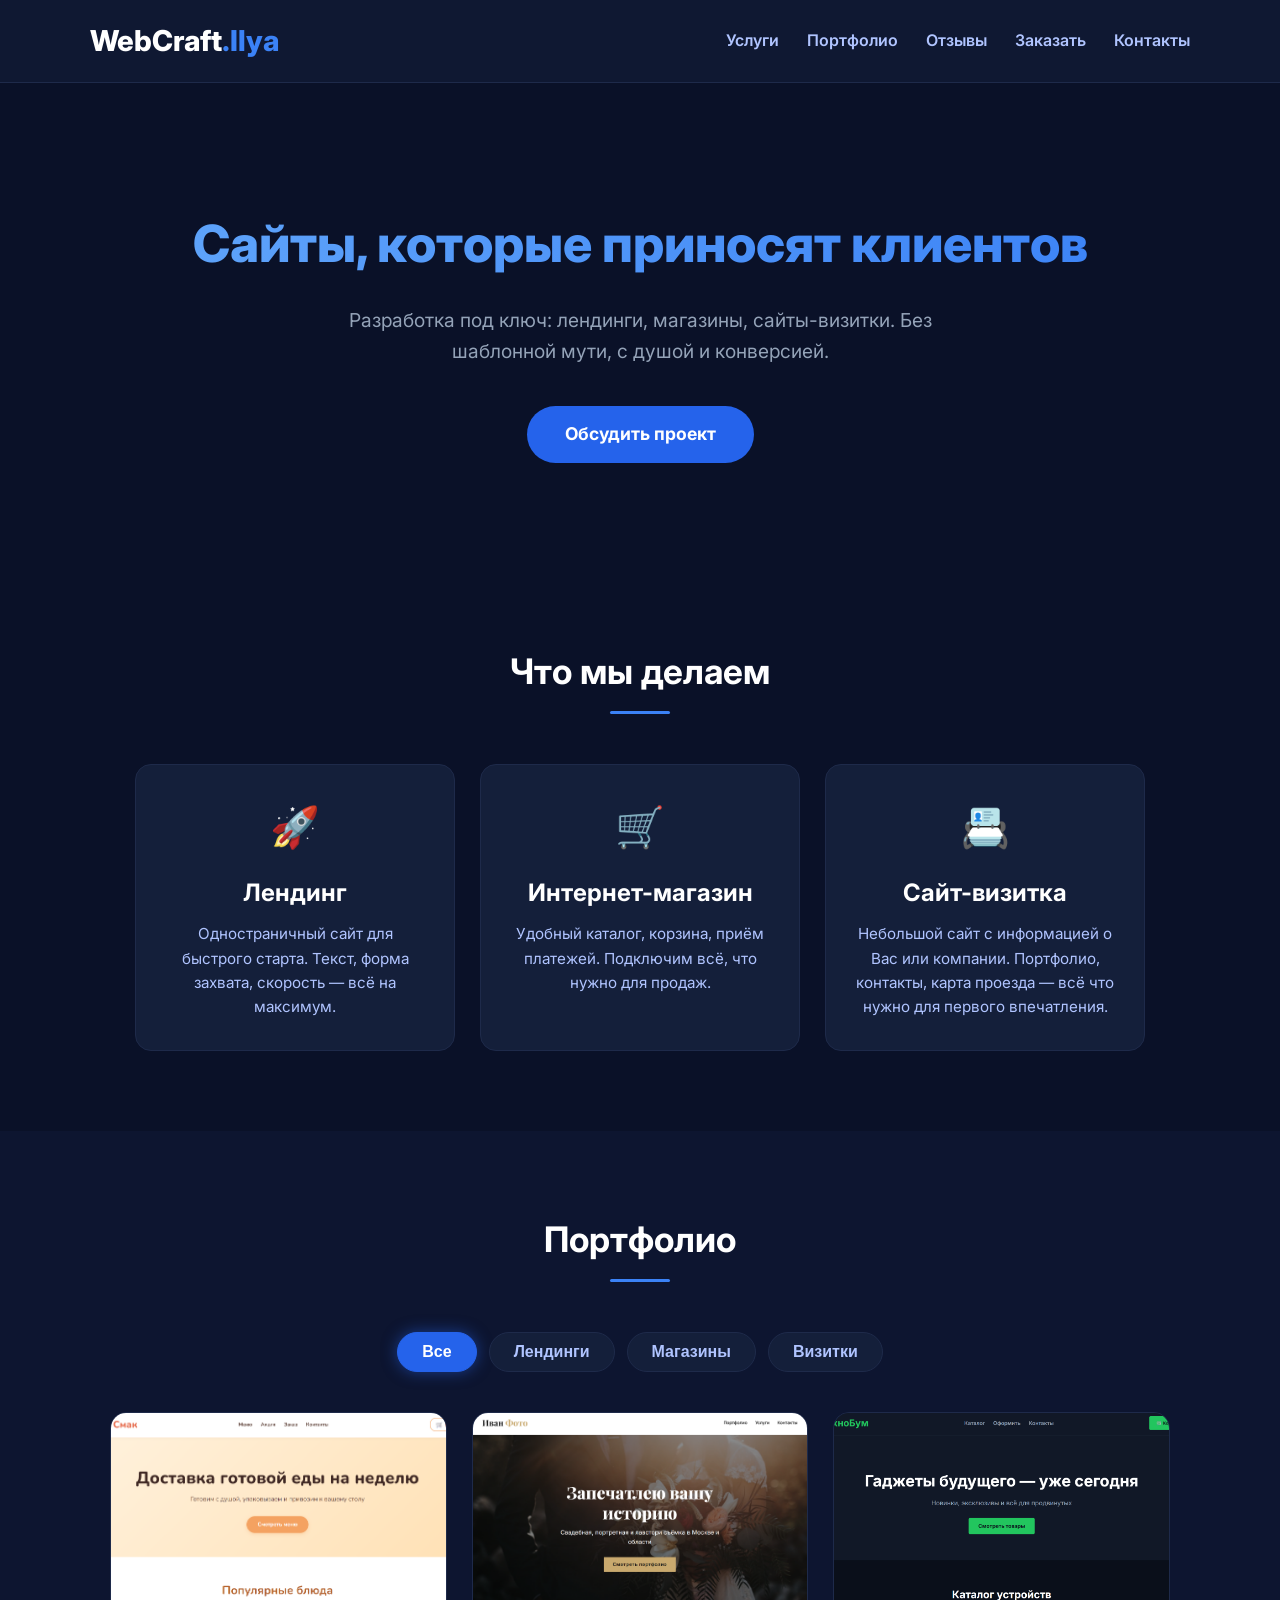
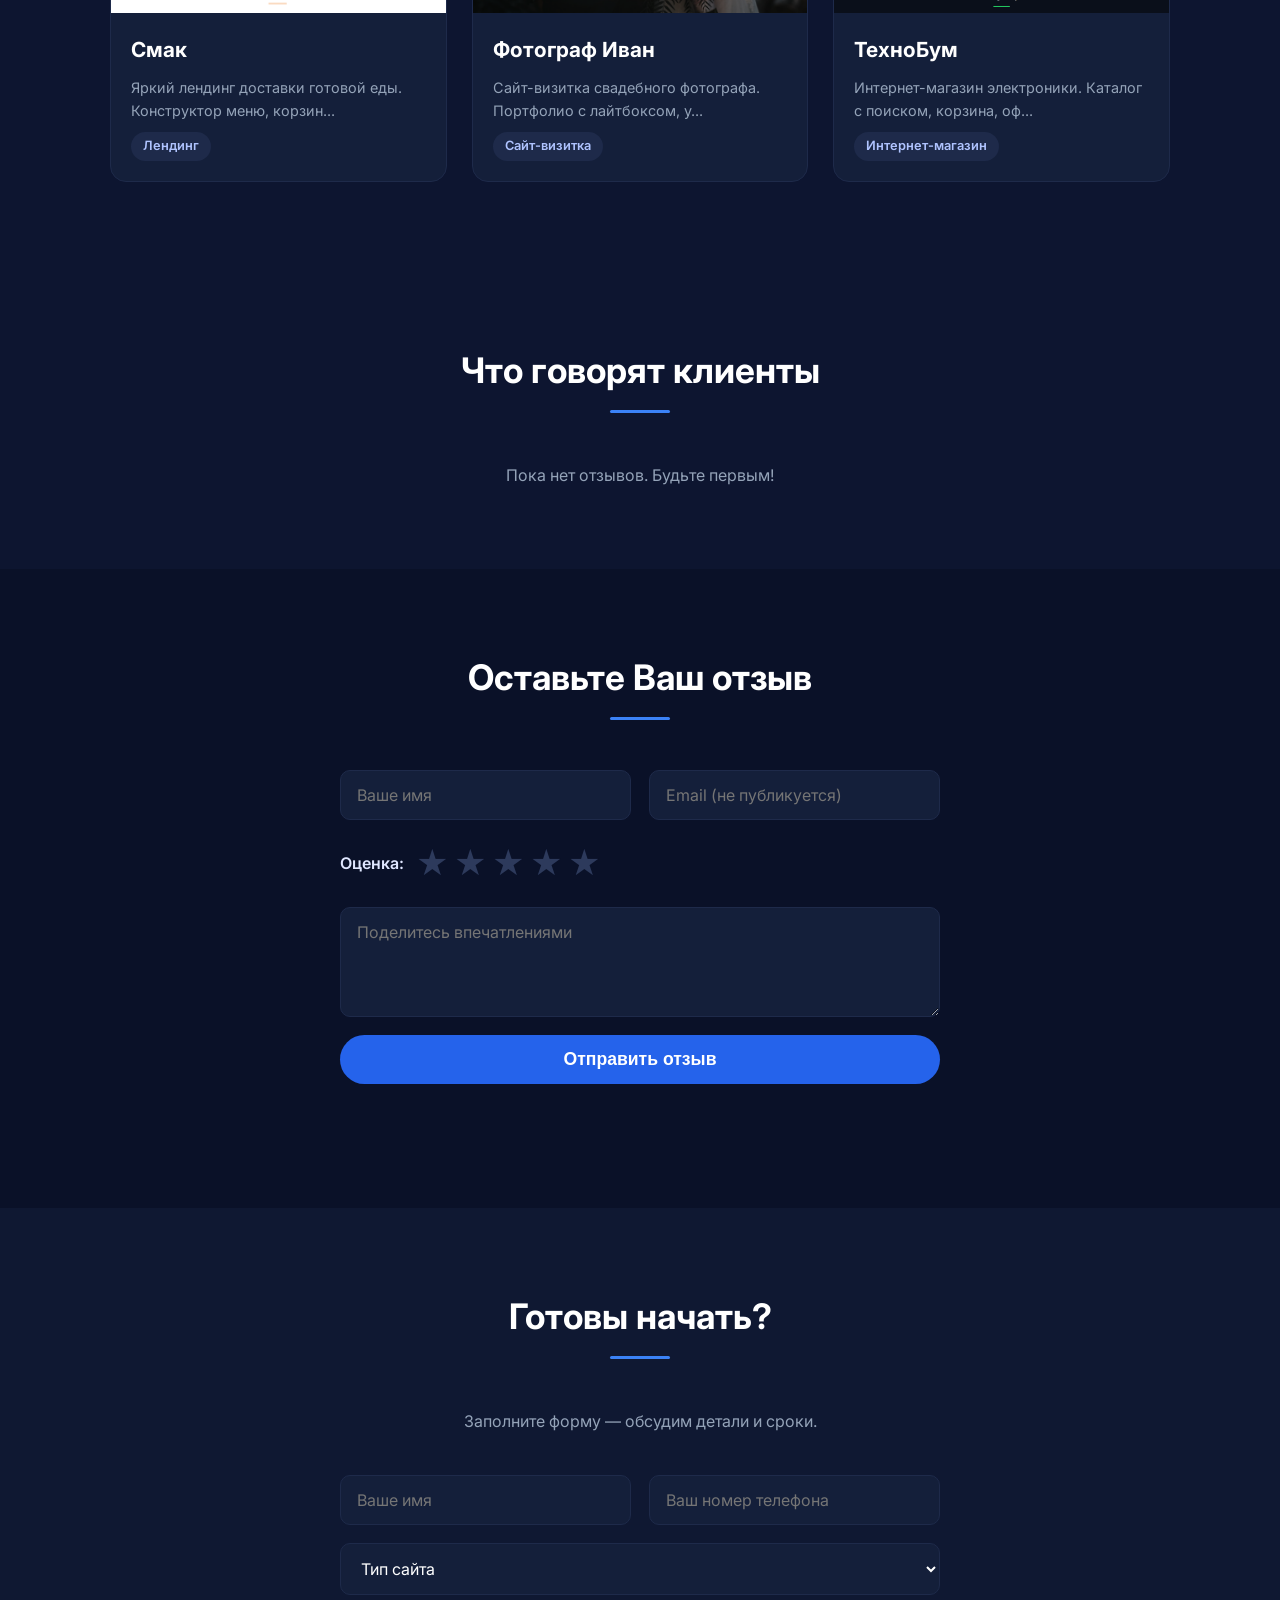
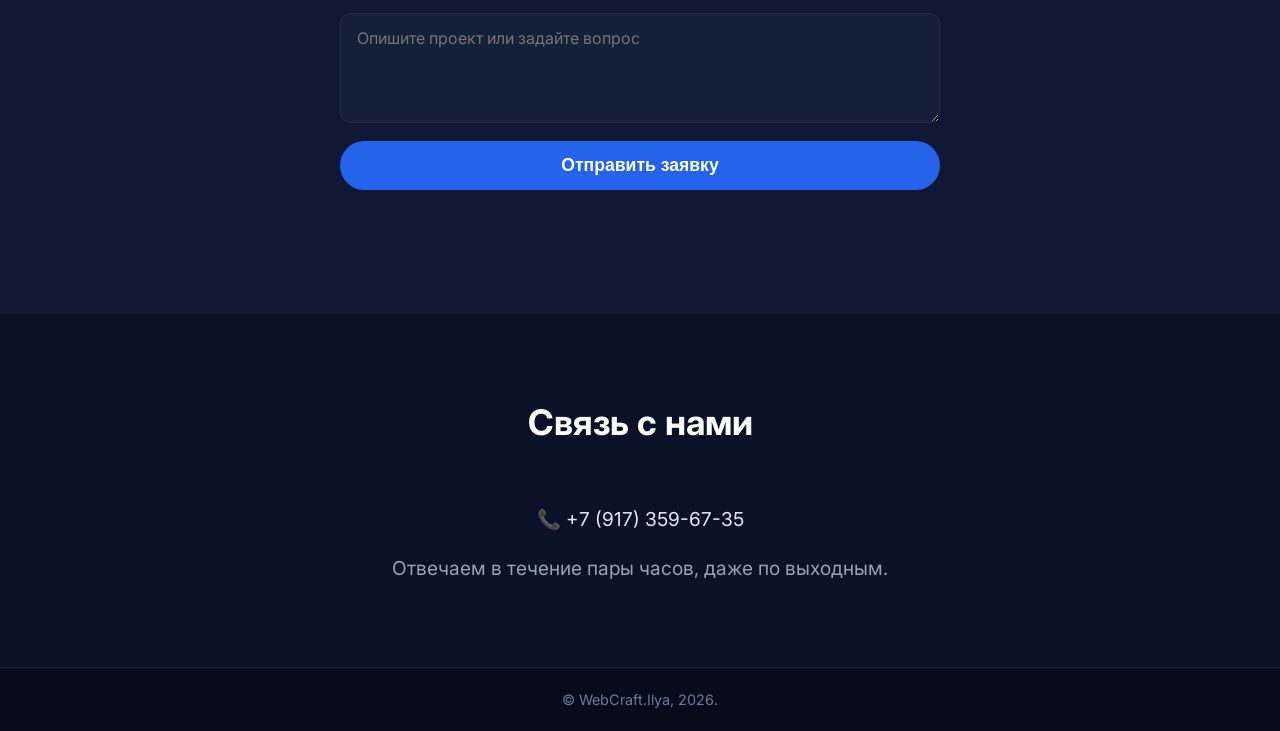
==== commit 89ee3ce5: "Update index.html" ====
--- a/index.html
+++ b/index.html
@@ -663,135 +663,28 @@
     border-top: 1px solid #1e2a4a;
 }
 
-@media (max-width: 768px) {
-  .hero h1 {
-    font-size: 2rem;            /* уменьшаем заголовок */
-    line-height: 1.2;
-  }
-  .subtitle {
-    font-size: 1rem;
-    padding: 0 10px;
-  }
-  .btn-primary {
-    padding: 12px 25px;
-    font-size: 0.95rem;
-  }
-  .nav-bar {
-    flex-wrap: wrap;
-    justify-content: center;
-    gap: 10px;
-  }
-  nav ul {
-    gap: 12px;
-    flex-wrap: wrap;
-    justify-content: center;
-  }
-  .services-grid,
-  .works-grid,
-  .reviews-grid {
-    grid-template-columns: 1fr;
-    gap: 15px;
-  }
-  .works-grid {
-    grid-template-columns: 1fr;
-  }
-  .work-card img {
-    height: 160px;
-  }
-  .review-card {
-    max-width: 100%;
-  }
-  .form-row {
-    flex-direction: column;
-    gap: 15px;
-  }
-  .order-form,
-  .review-form {
-    max-width: 100%;
-    padding: 0 15px;
-  }
-  .container {
-    padding: 0 15px;
-  }
-  /* чтобы текст не вылезал */
-  * {
-    word-wrap: break-word;
-    overflow-wrap: break-word;
-  }
-  textarea {
-    resize: vertical;
-    max-width: 100%;
-  }
-  input, select, textarea {
-    font-size: 16px;  /* чтобы не зумилось на iOS */
-  }
-}
-/* Убираем горизонтальный скролл везде */
-body {
-  overflow-x: hidden;
-}
-.container {
-  max-width: 100%;
-  overflow-x: hidden;
-}
-
-/* Навигация на мобилках — без скролла */
-@media (max-width: 768px) {
-  .nav-bar {
-    flex-wrap: wrap;
-    justify-content: center;
-    gap: 8px;
-  }
-  nav ul {
-    flex-wrap: wrap;
-    justify-content: center;
-    gap: 8px;
-  }
-  nav a {
-    white-space: nowrap;
-  }
-
-  /* Карточки портфолио и модалка */
-  .works-grid {
-    grid-template-columns: 1fr;
-    gap: 15px;
-  }
-  .work-card img {
-    width: 100%;
-    height: auto;
-    max-width: 100%;
-  }
-  .modal-content {
-    width: 95%;
-    max-width: 95vw;
-    overflow-x: hidden;
-    padding: 15px;
-  }
-  .modal-slider img {
-    max-height: 200px;
-    width: 100%;
-    object-fit: contain;
-  }
-  .slider-arrow {
-    width: 30px;
-    height: 30px;
-    font-size: 1.5rem;
-  }
-
-  /* Формы */
-  .order-form,
-  .review-form {
-    max-width: 100%;
-    padding: 0 10px;
-  }
-  .form-row {
-    flex-direction: column;
-    gap: 10px;
-  }
-  input, select, textarea {
-    font-size: 16px; /* чтобы не зумилось на iOS */
-    max-width: 100%;
-  }
+/* ========== Адаптивность ========== */
+@media (max-width: 700px) {
+    .form-row {
+        flex-direction: column;
+    }
+    nav ul {
+        gap: 15px;
+    }
+    .hero h1 {
+        font-size: 2.2rem;
+    }
+    .services-grid,
+    .works-grid {
+        grid-template-columns: 1fr;
+    }
+    .modal-content {
+        width: 95%;
+        padding: 20px;
+    }
+    .modal-slider img {
+        max-height: 200px;
+    }
 }
     </style>
 </head>
